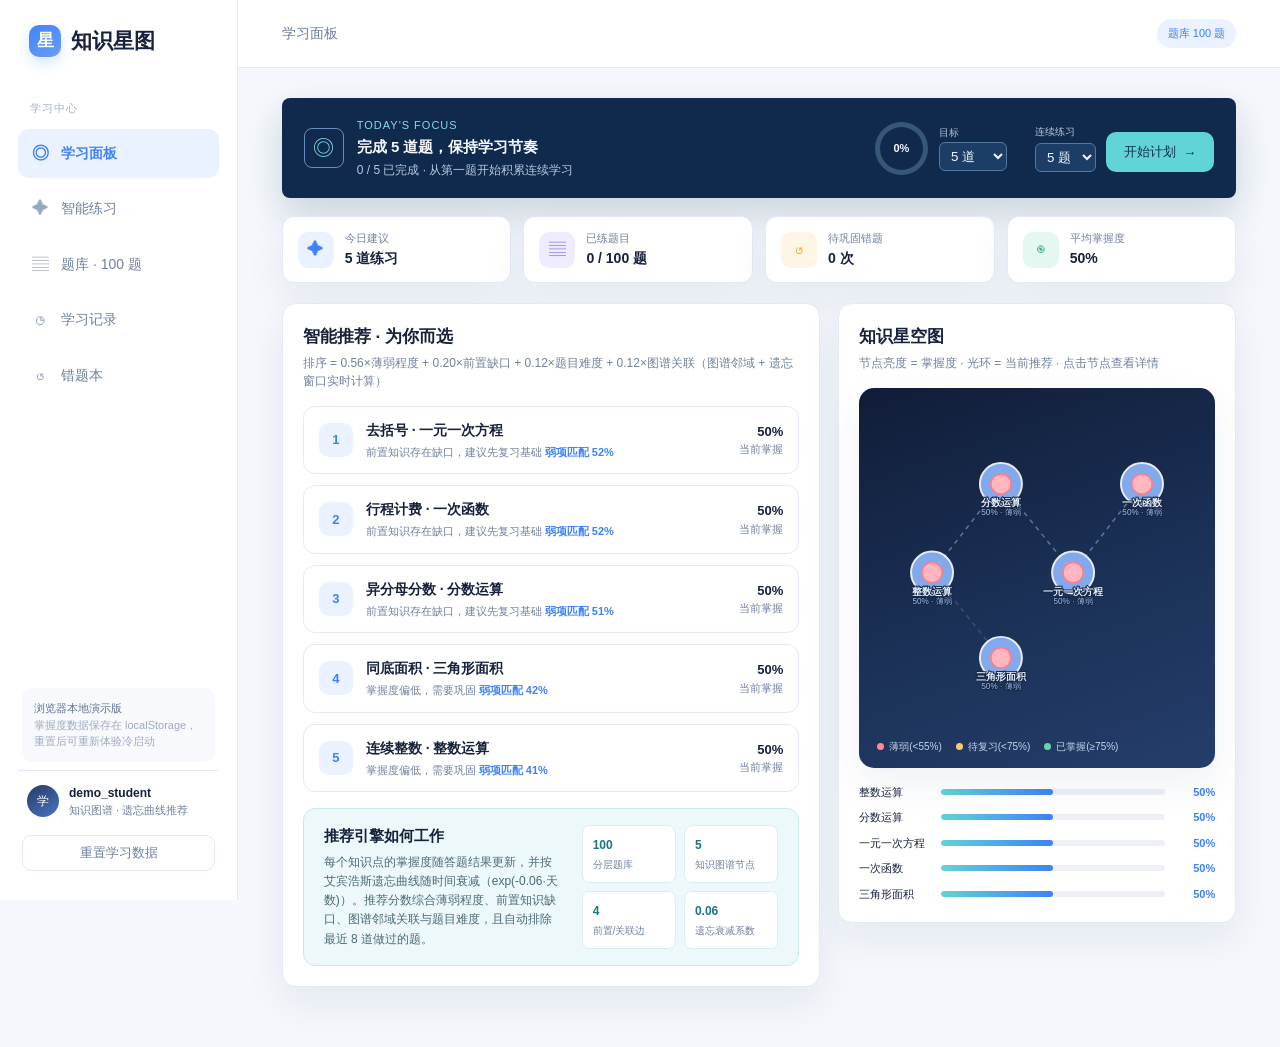
==== index.html @ 2d6eaac7 "个性化学习推荐系统：静态在线演示 + Flask 完整后端源码" ====
<!DOCTYPE html>
<html lang="zh-CN">
<head>
<meta charset="UTF-8">
<meta name="viewport" content="width=device-width, initial-scale=1.0">
<title>个性化学习推荐系统 · 知识图谱与遗忘曲线</title>
<meta name="description" content="基于知识图谱与遗忘曲线的个性化练习推荐在线演示：100 道分层练习、智能推荐、知识星空图、错题本。纯前端运行，数据保存在浏览器本地。">
<link rel="stylesheet" href="assets/style.css">
<link rel="icon" href="data:image/svg+xml,<svg xmlns='http://www.w3.org/2000/svg' viewBox='0 0 32 32'><rect width='32' height='32' rx='8' fill='%233e86f7'/><text x='16' y='22' font-size='16' fill='white' text-anchor='middle'>星</text></svg>">
</head>
<body>
<div class="app-shell">
  <aside class="sidebar">
    <a class="brand" href="#/"><span class="brand-mark">星</span>知识星图</a>
    <p class="side-label">学习中心</p>
    <nav class="side-nav" id="side-nav">
      <a href="#/" data-nav="dashboard"><span>◎</span>学习面板</a>
      <a href="#/practice" data-nav="practice"><span>✦</span>智能练习</a>
      <a href="#/library" data-nav="library"><span>▤</span>题库 · 100 题</a>
      <a href="#/history" data-nav="history"><span>◷</span>学习记录</a>
      <a href="#/mistakes" data-nav="mistakes"><span>↺</span>错题本</a>
    </nav>
    <div class="sidebar-bottom">
      <div class="system-note">浏览器本地演示版<br><span>掌握度数据保存在 localStorage，重置后可重新体验冷启动</span></div>
      <div class="mini-profile"><span class="avatar">学</span><div><strong>demo_student</strong><small>知识图谱 · 遗忘曲线推荐</small></div></div>
      <button class="reset-btn" id="reset-btn" title="清空本地答题记录">重置学习数据</button>
    </div>
  </aside>
  <div class="workspace">
    <header class="topbar">
      <span class="topbar-context" id="crumb">学习面板</span>
      <div class="topbar-actions">
        <a class="tag" href="#/library">题库 100 题</a>
        <a class="tag" href="https://github.com/" target="_blank" rel="noopener" id="repo-link" hidden>GitHub 源码</a>
      </div>
    </header>
    <main class="content" id="view"></main>
  </div>
</div>
<script src="assets/data.js"></script>
<script src="assets/app.js"></script>
</body>
</html>
---- assets/style.css ----
:root{--ink:#17213b;--muted:#71809d;--paper:#f4f7fb;--surface:#fff;--line:#e4eaf3;--cyan:#3d82f6;--cyan-soft:#eaf2ff;--amber:#f2a93b;--amber-soft:#fff5e4;--violet:#8b6cf6;--red:#e86571;--green:#30ad82;--shadow:0 16px 40px rgba(33,63,112,.07)}
*{box-sizing:border-box}
body{margin:0;color:var(--ink);background:var(--paper);font:15px/1.5 "Microsoft YaHei","PingFang SC",Arial,sans-serif}
.app-shell{display:flex;min-height:100vh}
.sidebar{width:238px;background:#fff;border-right:1px solid var(--line);padding:25px 18px;display:flex;flex-direction:column;position:sticky;top:0;height:100vh}
.brand{display:flex;align-items:center;gap:10px;color:var(--ink);text-decoration:none;font-size:21px;font-weight:800;padding:0 11px}
.brand-mark{display:grid;place-items:center;width:32px;height:32px;border-radius:10px;background:linear-gradient(145deg,#3e86f7,#6a9cf7);color:#fff;font-size:17px;box-shadow:0 6px 14px #3d82f633}
.side-label{font-size:11px;letter-spacing:1px;color:#a4aec1;text-transform:uppercase;margin:43px 12px 12px}
.side-nav{display:grid;gap:6px}
.side-nav a{display:flex;align-items:center;gap:12px;padding:12px 13px;border-radius:11px;color:#71809d;text-decoration:none;font-size:14px}
.side-nav a span{font-size:17px;width:18px;text-align:center;color:#9aa8bf}
.side-nav a.active,.side-nav a:hover{background:var(--cyan-soft);color:var(--cyan);font-weight:700}
.side-nav a.active span{color:var(--cyan)}
.sidebar-bottom{margin-top:auto}
.mini-profile{display:flex;align-items:center;gap:10px;padding:13px 9px;border-top:1px solid var(--line)}
.avatar{display:grid;place-items:center;width:32px;height:32px;border-radius:50%;background:linear-gradient(145deg,#253b67,#4975c3);color:#fff;font-size:12px;flex:none}
.mini-profile strong,.mini-profile small{display:block}
.mini-profile strong{font-size:12px}.mini-profile small{font-size:11px;color:var(--muted)}
.system-note{font-size:11px;color:#627392;background:#f7f9fd;border-radius:10px;padding:12px;margin:8px 4px}
.system-note span{color:#a0abc0}
.reset-btn{width:calc(100% - 8px);margin:4px;border:1px solid var(--line);background:#fff;border-radius:9px;padding:8px;color:var(--muted);font:12px inherit;cursor:pointer}
.reset-btn:hover{color:var(--red);border-color:#f3c1c6}
.workspace{flex:1;min-width:0}
.topbar{height:68px;display:flex;align-items:center;justify-content:space-between;gap:14px;padding:0 4.2%;background:#fff;border-bottom:1px solid var(--line);position:sticky;top:0;z-index:20}
.topbar-context{color:#6d7b96;font-size:14px}
.topbar-actions{display:flex;gap:9px;align-items:center}
.tag{font-size:11px;color:var(--cyan);background:var(--cyan-soft);border-radius:14px;padding:6px 11px;text-decoration:none}
.content{padding:30px 4.2% 60px;max-width:1180px;margin:0 auto}
.page-title{display:flex;justify-content:space-between;align-items:flex-end;gap:20px;margin-bottom:26px}
.page-title h1{font-size:30px;margin:2px 0 8px}
.page-title p{margin:0}
.button{display:inline-flex;align-items:center;gap:7px;background:var(--cyan);color:#fff;border:0;border-radius:10px;padding:11px 18px;font:600 13px inherit;text-decoration:none;cursor:pointer;box-shadow:0 10px 22px rgba(61,130,246,.25)}
.button:hover{filter:brightness(1.06)}
.button.ghost{background:#fff;color:var(--cyan);border:1px solid #cfe0fb;box-shadow:none}
.button:disabled{opacity:.5;cursor:not-allowed}

/* ---------- 仪表盘 ---------- */
.daily-plan{display:grid;grid-template-columns:1fr auto auto;align-items:center;gap:28px;background:#102a4d;color:#f6f9ff;border-radius:8px;padding:19px 22px;margin-bottom:18px;box-shadow:0 16px 36px rgba(21,51,93,.18)}
.daily-plan-copy{display:flex;align-items:center;gap:13px}
.daily-icon{display:grid;place-items:center;width:40px;height:40px;border:1px solid #638dc1;border-radius:8px;color:#88d7e2;font-size:21px}
.daily-plan .eyebrow{color:#8ad7e7;font-size:11px;letter-spacing:1px;margin:0}
.daily-plan h2{font-size:15px;margin:2px 0 0}
.daily-plan .sub{margin:3px 0 0;color:#b9c9df;font-size:12px}
.daily-progress{display:flex;align-items:center;gap:11px}
.daily-ring{display:grid;place-items:center;width:53px;height:53px;border-radius:50%;background:conic-gradient(#61d4d5 calc(var(--progress)*1%),#365779 0);position:relative;font-size:11px}
.daily-ring:before{content:"";position:absolute;inset:5px;background:#102a4d;border-radius:50%}
.daily-ring strong{position:relative}
.goal-form{display:grid;gap:2px}
.goal-form label{font-size:10px;color:#aebfd7}
.goal-form select{border:1px solid #55789f;border-radius:6px;background:#1c3d65;color:#f5f9ff;padding:5px 7px;font:12px inherit}
.session-launch{display:flex;align-items:flex-end;gap:10px}
.session-launch label{display:grid;gap:4px;font-size:10px;color:#b9c9df}
.session-launch select{border:1px solid #55789f;border-radius:6px;background:#1c3d65;color:#f5f9ff;padding:5px 7px;font:12px inherit}
.session-launch .button{background:#61d4d5;color:#123151;box-shadow:none}
.summary-strip{display:grid;grid-template-columns:repeat(4,1fr);gap:12px;margin-bottom:20px}
.summary-strip a,.summary-strip .card{display:flex;align-items:center;gap:11px;background:#fff;border:1px solid var(--line);border-radius:12px;padding:13px 15px;text-decoration:none;color:var(--ink);box-shadow:var(--shadow)}
.summary-icon{display:grid;place-items:center;width:36px;height:36px;border-radius:10px;font-size:17px;flex:none}
.summary-icon.cyan{background:var(--cyan-soft);color:var(--cyan)}
.summary-icon.amber{background:var(--amber-soft);color:var(--amber)}
.summary-icon.violet{background:#f0ecff;color:var(--violet)}
.summary-icon.green{background:#e4f7f0;color:var(--green)}
.summary-strip small{display:block;color:var(--muted);font-size:11px}
.summary-strip strong{font-size:14px}
.dash-grid{display:grid;grid-template-columns:1.15fr .85fr;gap:18px;align-items:start}
.panel{background:#fff;border:1px solid var(--line);border-radius:14px;padding:20px;box-shadow:var(--shadow)}
.panel h2{font-size:17px;margin:0 0 4px}
.panel .sub{margin:0 0 16px;color:var(--muted);font-size:12px}
.reco-list{display:grid;gap:11px}
.reco-item{display:grid;grid-template-columns:auto 1fr auto;gap:13px;align-items:center;border:1px solid var(--line);border-radius:12px;padding:13px 15px;text-decoration:none;color:var(--ink);transition:transform .16s,box-shadow .16s}
.reco-item:hover{transform:translateY(-2px);box-shadow:0 12px 26px rgba(33,63,112,.1)}
.reco-rank{display:grid;place-items:center;width:34px;height:34px;border-radius:10px;background:var(--cyan-soft);color:var(--cyan);font-weight:800;font-size:13px}
.reco-item h3{margin:0 0 3px;font-size:14px}
.reco-item .why{font-size:11px;color:var(--muted)}
.reco-item .why b{color:var(--cyan);font-weight:600}
.reco-meta{text-align:right;font-size:11px;color:var(--muted);white-space:nowrap}
.reco-meta strong{display:block;color:var(--ink);font-size:13px}

/* ---------- 知识星空图 ---------- */
.star-map{background:linear-gradient(160deg,#111d38,#1b3157 55%,#243e6b);border-radius:15px;padding:14px;box-shadow:var(--shadow);position:relative;overflow:hidden}
.star-map svg{display:block;width:100%;height:auto}
.star-link{stroke:#9dbcf5;stroke-width:.45;stroke-dasharray:1.4 1.4;opacity:.5}
.star-link.related{stroke:#5d77a8;opacity:.45}
.star-node{cursor:pointer;outline:0}
.star-node circle.halo{fill:#8db8ff;opacity:.35}
.star-node circle.core{fill:#f8fbff;stroke:#bcd5ff;stroke-width:.5}
.star-node text{fill:#e9f1ff;font-size:2.9px;font-weight:600;paint-order:stroke;stroke:#142746;stroke-width:.6px;text-anchor:middle}
.star-node .star-value{fill:#9fbbeb;font-size:2.5px;font-weight:400}
.star-node.weak circle.core{fill:#ffb6be;stroke:#ff7d8b}
.star-node.reviewing circle.core{fill:#ffd18a;stroke:#ffb847}
.star-node.mastered circle.core{fill:#b2e8d1;stroke:#63d3a6}
.star-node.highlight circle.halo{opacity:.9;stroke:#fff;stroke-width:.6}
.star-legend{display:flex;flex-wrap:wrap;gap:14px;padding:9px 4px 0;color:#c6d5ee;font-size:10px}
.legend-dot{display:inline-block;width:7px;height:7px;border-radius:50%;margin-right:5px}
.legend-dot.weak{background:#ff8994}.legend-dot.reviewing{background:#ffc76e}.legend-dot.mastered{background:#6ad3aa}
.signal-bars{display:grid;gap:9px;margin-top:16px}
.signal-item{display:grid;grid-template-columns:74px 1fr 42px;align-items:center;gap:8px;font-size:11px}
.signal-item i{display:block;height:6px;border-radius:5px;background:#edf1f7;overflow:hidden}
.signal-item i b{display:block;height:100%;border-radius:5px;background:linear-gradient(90deg,#61d4d5,#3d82f6)}
.signal-item strong{font-size:11px;color:var(--cyan);text-align:right}
.model-explainer{display:grid;grid-template-columns:1.2fr 1fr;gap:22px;align-items:center;margin-top:16px;padding:16px 20px;background:#edf8fa;border:1px solid #c9e9ed;border-radius:12px}
.model-explainer h2{font-size:15px;margin:0 0 5px}
.model-explainer p{font-size:12px;line-height:1.6;margin:0;color:#4a6b74}
.model-facts{display:grid;grid-template-columns:repeat(2,1fr);gap:8px}
.model-facts span{display:grid;gap:3px;padding:10px;background:#fff;border:1px solid #dceef1;border-radius:8px;color:#71809d;font-size:10px}
.model-facts b{color:#1e7683;font-size:12px}

/* ---------- 练习 / 答题 ---------- */
.study-shell{max-width:660px;margin:0 auto}
.back-link{display:inline-block;color:var(--muted);font-size:13px;text-decoration:none;margin-bottom:14px}
.back-link:hover{color:var(--cyan)}
.session-status{display:grid;grid-template-columns:auto 1fr;gap:4px 12px;align-items:center;margin-bottom:23px;color:#61718e;font-size:11px}
.session-status strong{justify-self:end;color:var(--cyan);font-size:12px}
.session-track{grid-column:1/-1;height:5px;overflow:hidden;border-radius:4px;background:#e9eff8}
.session-track i{display:block;height:100%;background:linear-gradient(90deg,var(--cyan),#63cfd2);border-radius:4px;transition:width .25s}
.study,.result-card{background:#fff;border:1px solid var(--line);border-radius:15px;padding:28px;box-shadow:var(--shadow)}
.study-top{display:flex;justify-content:space-between;align-items:center;margin-bottom:14px}
.study .tag{background:var(--cyan-soft);color:var(--cyan)}
.difficulty{font-size:11px;color:var(--amber);background:var(--amber-soft);border-radius:12px;padding:5px 9px}
.favorite-btn{border:0;background:transparent;font-size:20px;line-height:1;color:#e4aa36;padding:4px;cursor:pointer}
.study h1{margin:0 0 8px;font-size:22px}
.prompt{color:#657490;font-size:15px;margin:0 0 22px;line-height:1.6}
.choice{display:grid;grid-template-columns:auto 1fr;gap:12px;align-items:center;border:1px solid var(--line);border-radius:11px;padding:13px 15px;margin-bottom:10px;cursor:pointer;transition:border-color .15s,background .15s}
.choice:hover{border-color:var(--cyan);background:#f7faff}
.choice input{accent-color:var(--cyan)}
.choice-key{display:grid;place-items:center;width:26px;height:26px;border-radius:8px;background:#eef3fb;color:#5c6d8c;font-size:12px;font-weight:700}
.choice input:checked~.choice-key{background:var(--cyan);color:#fff}
.submit-btn{margin-top:16px;width:100%;justify-content:center;padding:14px}
.result-icon{display:grid;place-items:center;width:58px;height:58px;border-radius:50%;font-size:26px;margin-bottom:14px}
.result-card.success .result-icon{background:#e4f7f0;color:var(--green)}
.result-card.retry .result-icon{background:#fdeef0;color:var(--red)}
.result-card .eyebrow{font-size:11px;letter-spacing:1px;color:var(--muted);margin:0 0 6px}
.result-card h1{margin:0 0 10px;font-size:24px}
.result-card .prompt{background:#f7f9fd;border-radius:10px;padding:14px 16px;margin-bottom:10px}
.result-card .muted{color:var(--muted);font-size:12px;margin:0 0 20px}
.result-actions{display:flex;gap:10px;flex-wrap:wrap}

/* ---------- 题库 ---------- */
.filterbar{display:flex;gap:10px;align-items:center;background:#fff;border:1px solid var(--line);padding:12px;border-radius:13px;margin-bottom:20px;box-shadow:var(--shadow);flex-wrap:wrap}
.filterbar select,.search-input,.catalog-sort{height:37px;border:1px solid var(--line);border-radius:8px;background:#fbfcfe;padding:0 10px;color:var(--ink);font:13px inherit}
.search-input{min-width:220px;flex:1}
.check-filter{font-size:12px;color:var(--muted);white-space:nowrap;display:flex;align-items:center;gap:6px}
.library-grid{display:grid;grid-template-columns:repeat(3,minmax(0,1fr));gap:14px}
.question-card{display:flex;flex-direction:column;min-height:180px;background:#fff;border:1px solid var(--line);border-radius:13px;padding:16px;box-shadow:0 8px 22px rgba(33,63,112,.04);transition:transform .18s,box-shadow .18s}
.question-card:hover{transform:translateY(-2px);box-shadow:0 14px 28px rgba(33,63,112,.1)}
.card-top,.card-footer{display:flex;justify-content:space-between;align-items:center;gap:8px}
.question-card h3{font-size:16px;margin:14px 0 6px}
.question-card p{color:#657490;font-size:13px;margin:0 0 14px;line-height:1.55}
.card-footer{margin-top:auto}
.difficulty-dot{font-size:10px;padding:4px 7px;border-radius:12px;background:#eaf2ff;color:var(--cyan)}
.difficulty-dot.hard{background:#fff2df;color:#bd7511}
.status-label{font-size:11px;color:#8b99b1}
.status-label.done{color:var(--green)}
.status-label.wrong{color:var(--red)}
.card-actions{display:flex;gap:8px;align-items:center}
.empty-state{grid-column:1/-1;text-align:center;padding:58px 25px;background:#fff;border:1px dashed #cbd7e8;border-radius:13px;color:var(--muted)}
.empty-state strong{font-size:17px;color:var(--ink);display:block;margin-bottom:6px}
.empty-state.success strong{color:var(--green)}

/* ---------- 记录 / 错题 / 详情 ---------- */
.timeline{display:grid;gap:9px}
.history-row{display:flex;align-items:center;gap:13px;background:#fff;border:1px solid var(--line);border-radius:12px;padding:13px 16px}
.history-badge{display:grid;place-items:center;width:34px;height:34px;border-radius:50%;font-size:15px;flex:none}
.history-badge.ok{background:#e4f7f0;color:var(--green)}
.history-badge.no{background:#fdeef0;color:var(--red)}
.history-row h3{margin:0;font-size:14px}
.history-row small{color:var(--muted);font-size:11px}
.history-result{margin-left:auto;font-size:11px;color:var(--muted);white-space:nowrap}
.mistake-grid{display:grid;grid-template-columns:repeat(2,minmax(0,1fr));gap:14px}
.mistake-card{background:#fff;border:1px solid #f3d7da;border-radius:13px;padding:17px;display:flex;flex-direction:column;gap:9px}
.mistake-card h3{margin:0;font-size:15px}
.mistake-card p{margin:0;color:#657490;font-size:13px;line-height:1.55}
.mistake-card .fix{background:#e4f7f0;border-radius:9px;padding:10px 12px;font-size:12px;color:#1d7d5f}
.detail-head{display:flex;gap:22px;align-items:center;background:#fff;border:1px solid var(--line);border-radius:14px;padding:22px;box-shadow:var(--shadow);margin-bottom:18px;flex-wrap:wrap}
.knowledge-score{display:grid;place-items:center;width:104px;height:104px;border-radius:50%;background:conic-gradient(var(--cyan) calc(var(--p)*1%),#edf1f7 0);position:relative;font-size:19px;font-weight:800;flex:none}
.knowledge-score:before{content:"";position:absolute;inset:9px;background:#fff;border-radius:50%}
.knowledge-score strong{position:relative}
.detail-head h1{margin:0 0 6px;font-size:24px}
.detail-head .sub{margin:0;color:var(--muted);font-size:13px}
.detail-stats{display:flex;gap:26px;margin-top:12px;flex-wrap:wrap}
.detail-stats div{display:grid;gap:2px}
.detail-stats small{color:var(--muted);font-size:11px}
.detail-stats b{font-size:14px}
.related-chips{display:flex;gap:8px;flex-wrap:wrap;margin-top:12px}
.related-chips .tag{cursor:pointer}
.detail-grid{display:grid;grid-template-columns:repeat(2,minmax(0,1fr));gap:14px}
.mini-q{display:flex;justify-content:space-between;align-items:center;gap:10px;border:1px solid var(--line);border-radius:11px;padding:12px 14px;text-decoration:none;color:var(--ink);background:#fff}
.mini-q h4{margin:0;font-size:13px;font-weight:600}
.mini-q small{color:var(--muted);font-size:11px}
.mini-q:hover{border-color:var(--cyan)}

@media(max-width:960px){.library-grid{grid-template-columns:repeat(2,minmax(0,1fr))}.dash-grid{grid-template-columns:1fr}.summary-strip{grid-template-columns:repeat(2,1fr)}.detail-grid{grid-template-columns:1fr}.mistake-grid{grid-template-columns:1fr}}
@media(max-width:680px){.sidebar{display:none}.page-title{align-items:flex-start;flex-direction:column}.page-title h1{font-size:26px}.filterbar{align-items:stretch}.filterbar select,.search-input{width:100%}.library-grid{grid-template-columns:1fr}.daily-plan{grid-template-columns:1fr;gap:16px}.summary-strip{grid-template-columns:repeat(2,1fr)}.model-explainer{grid-template-columns:1fr}.content{padding:20px 4% 50px}}
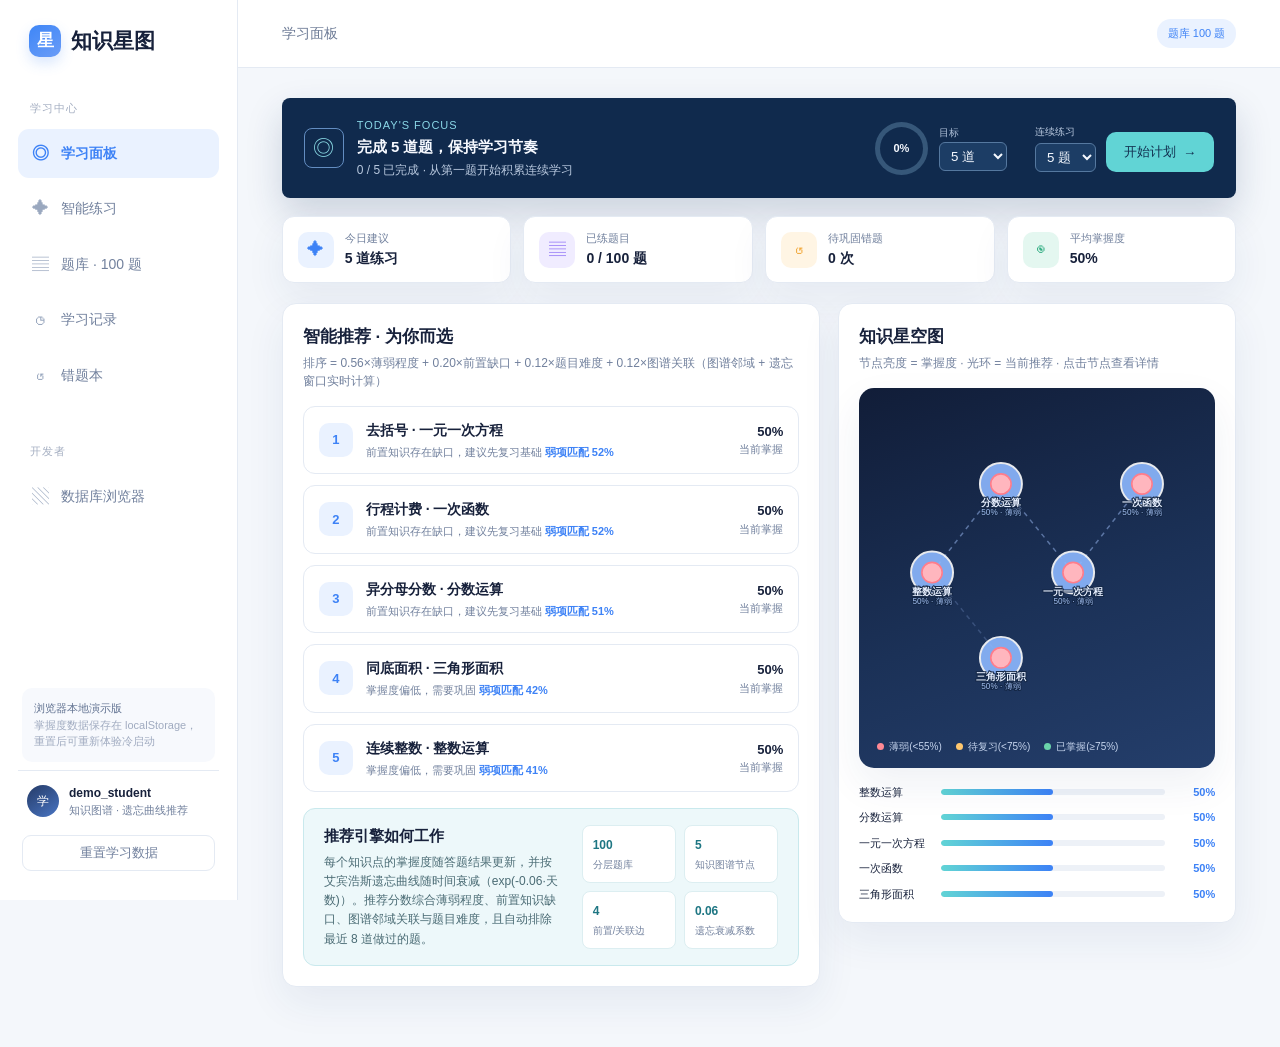
==== commit 0aa93d0d: "个性化学习推荐系统：静态在线演示 + Flask 完整后端源码" ====
--- a/index.html
+++ b/index.html
@@ -20,6 +20,10 @@
       <a href="#/history" data-nav="history"><span>◷</span>学习记录</a>
       <a href="#/mistakes" data-nav="mistakes"><span>↺</span>错题本</a>
     </nav>
+    <p class="side-label">开发者</p>
+    <nav class="side-nav">
+      <a href="database.html"><span>▧</span>数据库浏览器</a>
+    </nav>
     <div class="sidebar-bottom">
       <div class="system-note">浏览器本地演示版<br><span>掌握度数据保存在 localStorage，重置后可重新体验冷启动</span></div>
       <div class="mini-profile"><span class="avatar">学</span><div><strong>demo_student</strong><small>知识图谱 · 遗忘曲线推荐</small></div></div>
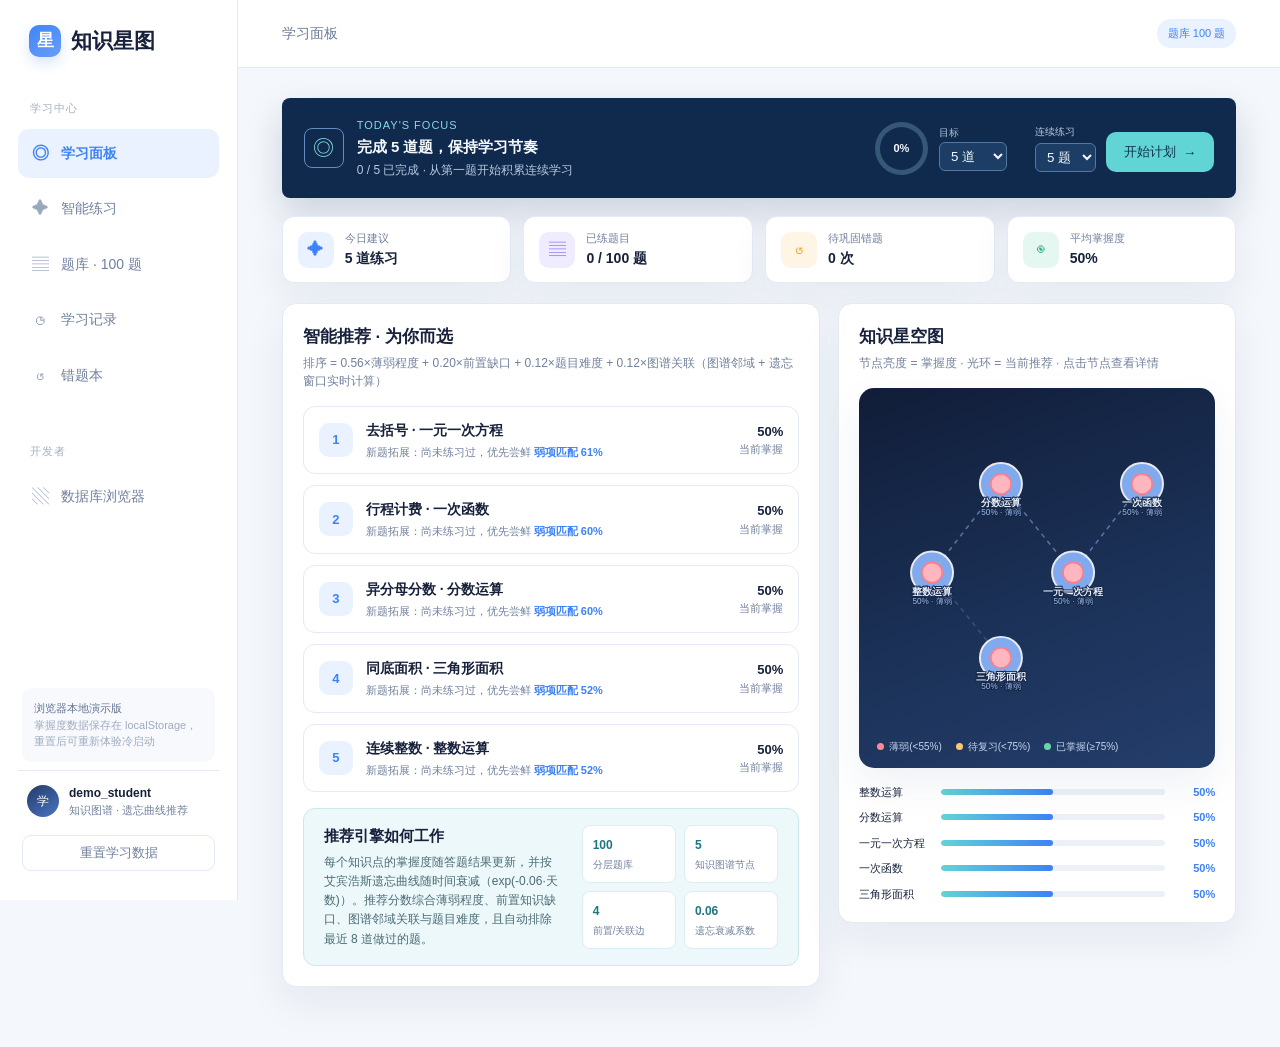
==== commit af8f95bc: "个性化学习推荐系统：静态在线演示 + Flask 完整后端源码" ====
--- a/index.html
+++ b/index.html
@@ -5,7 +5,7 @@
 <meta name="viewport" content="width=device-width, initial-scale=1.0">
 <title>个性化学习推荐系统 · 知识图谱与遗忘曲线</title>
 <meta name="description" content="基于知识图谱与遗忘曲线的个性化练习推荐在线演示：100 道分层练习、智能推荐、知识星空图、错题本。纯前端运行，数据保存在浏览器本地。">
-<link rel="stylesheet" href="assets/style.css">
+<link rel="stylesheet" href="assets/style.css?v=2">
 <link rel="icon" href="data:image/svg+xml,<svg xmlns='http://www.w3.org/2000/svg' viewBox='0 0 32 32'><rect width='32' height='32' rx='8' fill='%233e86f7'/><text x='16' y='22' font-size='16' fill='white' text-anchor='middle'>星</text></svg>">
 </head>
 <body>
@@ -41,7 +41,7 @@
     <main class="content" id="view"></main>
   </div>
 </div>
-<script src="assets/data.js"></script>
-<script src="assets/app.js"></script>
+<script src="assets/data.js?v=2"></script>
+<script src="assets/app.js?v=2"></script>
 </body>
 </html>
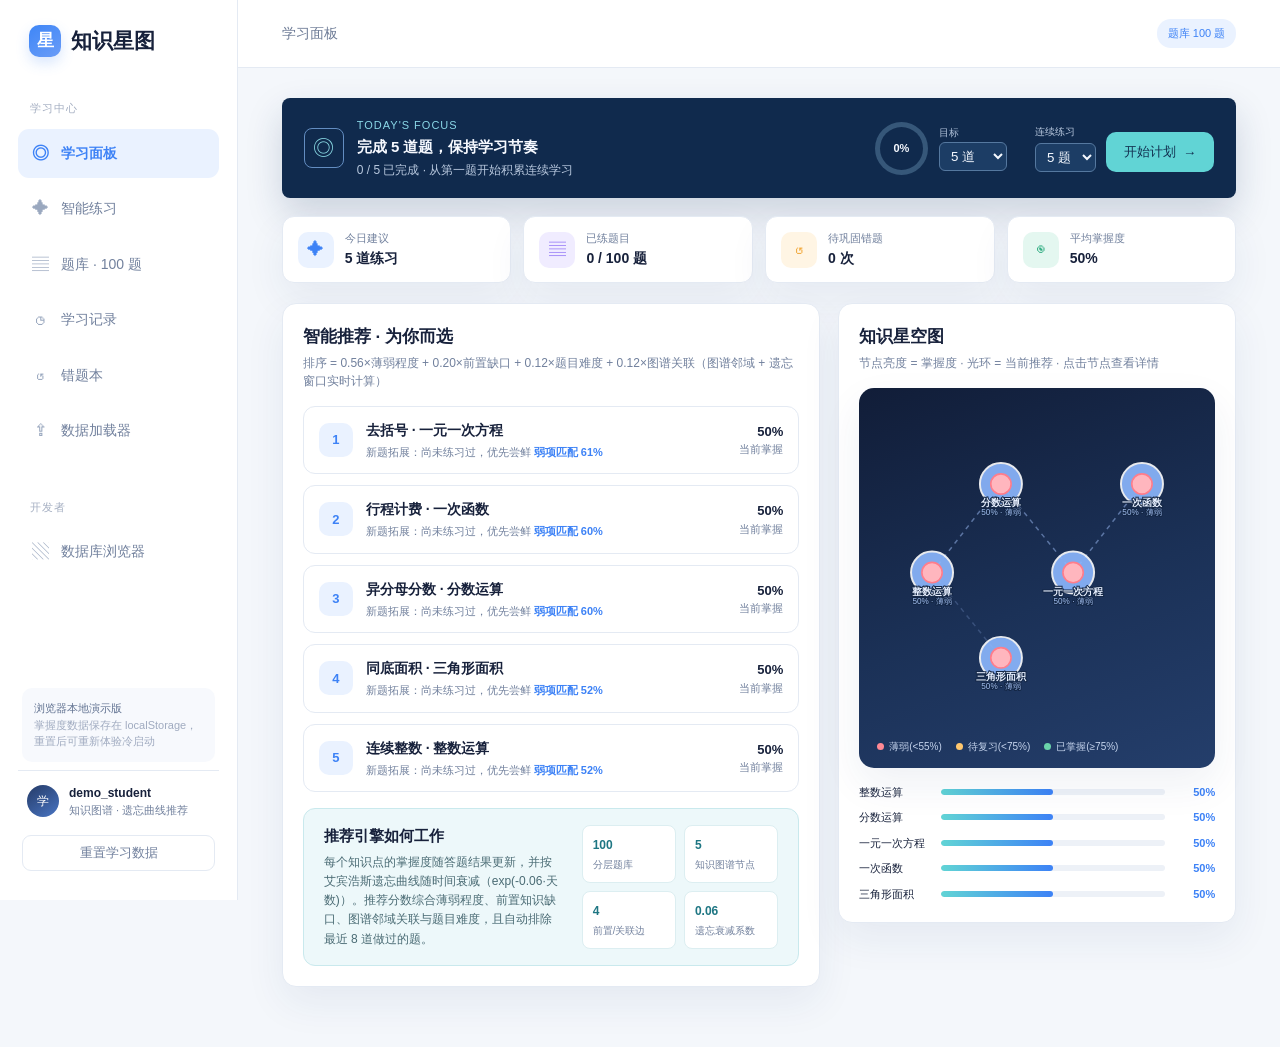
==== commit 65550a0b: "个性化学习推荐系统：静态在线演示 + Flask 完整后端源码" ====
--- a/index.html
+++ b/index.html
@@ -5,7 +5,7 @@
 <meta name="viewport" content="width=device-width, initial-scale=1.0">
 <title>个性化学习推荐系统 · 知识图谱与遗忘曲线</title>
 <meta name="description" content="基于知识图谱与遗忘曲线的个性化练习推荐在线演示：100 道分层练习、智能推荐、知识星空图、错题本。纯前端运行，数据保存在浏览器本地。">
-<link rel="stylesheet" href="assets/style.css?v=2">
+<link rel="stylesheet" href="assets/style.css?v=3">
 <link rel="icon" href="data:image/svg+xml,<svg xmlns='http://www.w3.org/2000/svg' viewBox='0 0 32 32'><rect width='32' height='32' rx='8' fill='%233e86f7'/><text x='16' y='22' font-size='16' fill='white' text-anchor='middle'>星</text></svg>">
 </head>
 <body>
@@ -19,6 +19,7 @@
       <a href="#/library" data-nav="library"><span>▤</span>题库 · 100 题</a>
       <a href="#/history" data-nav="history"><span>◷</span>学习记录</a>
       <a href="#/mistakes" data-nav="mistakes"><span>↺</span>错题本</a>
+      <a href="#/loader" data-nav="loader"><span>⇪</span>数据加载器</a>
     </nav>
     <p class="side-label">开发者</p>
     <nav class="side-nav">
@@ -41,7 +42,7 @@
     <main class="content" id="view"></main>
   </div>
 </div>
-<script src="assets/data.js?v=2"></script>
-<script src="assets/app.js?v=2"></script>
+<script src="assets/data.js?v=3"></script>
+<script src="assets/app.js?v=3"></script>
 </body>
 </html>
--- a/assets/style.css
+++ b/assets/style.css
@@ -190,3 +190,8 @@
 
 @media(max-width:960px){.library-grid{grid-template-columns:repeat(2,minmax(0,1fr))}.dash-grid{grid-template-columns:1fr}.summary-strip{grid-template-columns:repeat(2,1fr)}.detail-grid{grid-template-columns:1fr}.mistake-grid{grid-template-columns:1fr}}
 @media(max-width:680px){.sidebar{display:none}.page-title{align-items:flex-start;flex-direction:column}.page-title h1{font-size:26px}.filterbar{align-items:stretch}.filterbar select,.search-input{width:100%}.library-grid{grid-template-columns:1fr}.daily-plan{grid-template-columns:1fr;gap:16px}.summary-strip{grid-template-columns:repeat(2,1fr)}.model-explainer{grid-template-columns:1fr}.content{padding:20px 4% 50px}}
+
+/* 数据加载器 / 数据表格 */
+table.db{width:100%;border-collapse:collapse;font-size:13px;margin-top:10px}
+table.db th{background:#f7f9fd;color:#5b6b8a;text-align:left;font-size:11px;letter-spacing:.5px;padding:10px 13px;border-bottom:1px solid var(--line);white-space:nowrap}
+table.db td{padding:9px 13px;border-bottom:1px solid #eef2f8;vertical-align:top}
